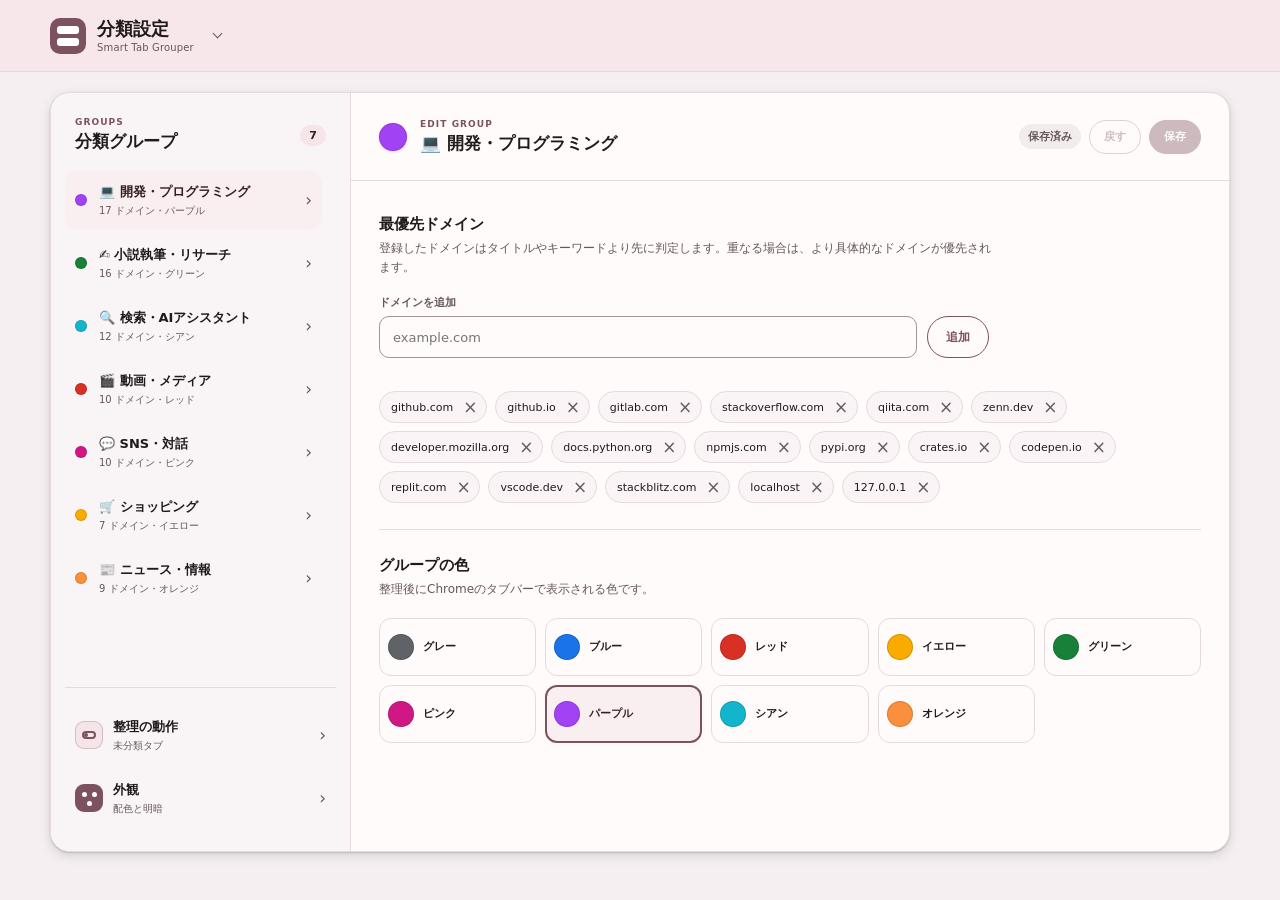
==== options/options.html @ 9d31fbb5 "fix: preserve legacy classification rules" ====
<!DOCTYPE html>
<html lang="ja">
<head>
  <meta charset="UTF-8">
  <meta name="viewport" content="width=device-width, initial-scale=1.0">
  <title>分類設定 — Smart Tab Grouper</title>
  <link rel="stylesheet" href="options.css">
</head>
<body>
  <header class="app-bar">
    <div class="workspace-picker">
      <h1>
        <button id="workspacePickerButton" class="workspace-picker-button" type="button" aria-haspopup="menu" aria-expanded="false">
          <span class="brand-mark" aria-hidden="true"><i></i><i></i></span>
          <span class="workspace-copy">
            <span id="workspaceTitle" class="workspace-title">分類設定</span>
            <span class="workspace-subtitle" aria-hidden="true">Smart Tab Grouper</span>
          </span>
          <span class="workspace-picker-chevron" aria-hidden="true"></span>
        </button>
      </h1>
      <div id="workspaceMenu" class="workspace-menu" role="menu" aria-label="作業画面を切り替え" hidden>
        <button id="settingsWorkspaceOption" type="button" role="menuitemradio" aria-checked="true">
          <span class="workspace-menu-check" aria-hidden="true">✓</span>
          <span>分類設定</span>
          <i id="settingsDirtyIndicator" class="dirty-indicator" aria-label="未保存の変更あり" hidden></i>
        </button>
        <button id="organizerWorkspaceOption" type="button" role="menuitemradio" aria-checked="false">
          <span class="workspace-menu-check" aria-hidden="true">✓</span>
          <span>タブグループ整理</span>
        </button>
      </div>
    </div>
    <span id="previewBadge" class="preview-badge" hidden>UIプレビュー</span>
  </header>

  <main id="settingsWorkspace" class="settings-layout">
    <aside class="category-panel" aria-labelledby="categoryHeading">
      <div class="panel-heading">
        <div>
          <p class="overline">GROUPS</p>
          <h2 id="categoryHeading">分類グループ</h2>
        </div>
        <span id="categoryCount" class="count-badge"></span>
      </div>
      <nav id="categoryList" class="category-list" aria-label="分類グループ一覧"></nav>

      <nav class="settings-nav" aria-label="その他の設定">
        <button id="behaviorNav" class="settings-nav-item" type="button" aria-current="false">
          <span class="behavior-mark" aria-hidden="true"><i></i></span>
          <span class="category-copy">
            <span class="category-name">整理の動作</span>
            <span class="category-meta">未分類タブ</span>
          </span>
          <span class="category-chevron" aria-hidden="true">›</span>
        </button>
        <button id="appearanceNav" class="settings-nav-item" type="button" aria-current="false">
          <span class="appearance-mark" aria-hidden="true"><i></i><i></i><i></i></span>
          <span class="category-copy">
            <span class="category-name">外観</span>
            <span class="category-meta">配色と明暗</span>
          </span>
          <span class="category-chevron" aria-hidden="true">›</span>
        </button>
      </nav>
    </aside>

    <section class="editor-panel" aria-labelledby="editorTitle">
      <header class="editor-header">
        <div class="editor-title-row">
          <span id="behaviorEditorIcon" class="behavior-editor-icon" aria-hidden="true" hidden>
            <i></i>
          </span>
          <span id="appearanceEditorIcon" class="appearance-editor-icon" aria-hidden="true" hidden>
            <i></i><i></i><i></i>
          </span>
          <span id="selectedColorDot" class="selected-color-dot" aria-hidden="true"></span>
          <div>
            <p id="editorOverline" class="overline">EDIT GROUP</p>
            <h2 id="editorTitle"></h2>
          </div>
        </div>
        <div class="editor-header-actions">
          <span id="saveState" class="save-state">保存済み</span>
          <button id="discardButton" class="button button-secondary button-compact" type="button" disabled>戻す</button>
          <button id="saveButton" class="button button-primary button-compact" type="button" disabled>保存</button>
        </div>
      </header>

      <div id="appearanceEditor" class="editor-content appearance-editor" hidden>
        <section class="setting-section" aria-labelledby="themeHeading">
          <div class="section-copy">
            <h3 id="themeHeading">カラーテーマ</h3>
            <p>テンプレートを選ぶか、基準色を1色だけ選んでください。背景・文字・ボタン・枠線は自動で決まります。</p>
          </div>

          <div id="themeOptions" class="theme-options" role="radiogroup" aria-labelledby="themeHeading"></div>
        </section>

        <section class="setting-section automatic-rules" aria-labelledby="automaticHeading">
          <div class="section-copy">
            <h3 id="automaticHeading">自動で調整されるもの</h3>
            <p>追加の選択は不要です。Chromeと同じように、状態に応じて見やすさを保ちます。</p>
          </div>
          <div class="automatic-rule-list">
            <div><span aria-hidden="true">◐</span><p><strong>明るさ</strong><small>システムのライト／ダークに追従</small></p></div>
            <div><span aria-hidden="true">Aa</span><p><strong>文字色</strong><small>背景とのコントラストを自動確保</small></p></div>
            <div><span aria-hidden="true">▱</span><p><strong>影と境界</strong><small>明るさに合わせて強さを自動調整</small></p></div>
          </div>
        </section>
      </div>

      <div id="behaviorEditor" class="editor-content behavior-editor" hidden>
        <section class="setting-section" aria-labelledby="unmatchedHeading">
          <div class="section-copy">
            <h3 id="unmatchedHeading">未分類タブ</h3>
            <p>どの分類グループにも一致しなかったタブの扱いです。既定では何も変更しません。</p>
          </div>

          <label class="toggle-setting-card" for="contentClassificationToggle">
            <span class="content-scan-mark" aria-hidden="true">Aa</span>
            <span class="toggle-setting-copy">
              <strong>未登録サイトも自動分類</strong>
              <small>ページの説明と見出しを端末内で判定します。オンにするとChromeがサイトアクセスを確認します。</small>
            </span>
            <input id="contentClassificationToggle" type="checkbox">
            <span class="switch-control" aria-hidden="true"><i></i></span>
          </label>
          <p id="contentClassificationAccessStatus" class="content-access-status" role="status" aria-live="polite"></p>

          <label class="toggle-setting-card" for="groupUnmatchedToggle">
            <span class="others-color-dot" aria-hidden="true"></span>
            <span class="toggle-setting-copy">
              <strong>Others</strong>
              <small>未分類タブをこのグループへまとめます。</small>
            </span>
            <input id="groupUnmatchedToggle" type="checkbox">
            <span class="switch-control" aria-hidden="true"><i></i></span>
          </label>
        </section>

        <div class="behavior-run-action">
          <span class="behavior-run-copy">
            <strong>対象ウィンドウで確認</strong>
            <small>実行前に、分類候補の件数をもう一度表示します。</small>
          </span>
          <button id="behaviorOrganizeButton" class="button button-primary" type="button">分類を実行</button>
        </div>
      </div>

      <div id="groupEditor" class="editor-content">
        <section class="setting-section" aria-labelledby="domainHeading">
          <div class="section-copy">
            <h3 id="domainHeading">最優先ドメイン</h3>
            <p>登録したドメインはタイトルやキーワードより先に判定します。重なる場合は、より具体的なドメインが優先されます。</p>
          </div>

          <div class="domain-entry">
            <label class="domain-input-wrap" for="domainInput">
              <span>ドメインを追加</span>
              <input id="domainInput" type="text" inputmode="url" autocomplete="off" spellcheck="false" placeholder="example.com">
            </label>
            <button id="addDomainButton" class="add-domain-button" type="button">追加</button>
          </div>
          <p id="domainFeedback" class="domain-feedback" role="status" aria-live="polite"></p>

          <div id="domainList" class="domain-list" aria-label="登録済みの最優先ドメイン"></div>
          <p id="emptyDomains" class="empty-domains" hidden>登録済みドメインはありません。</p>
        </section>

        <section class="setting-section color-section" aria-labelledby="colorHeading">
          <div class="section-copy">
            <h3 id="colorHeading">グループの色</h3>
            <p>整理後にChromeのタブバーで表示される色です。</p>
          </div>
          <div id="colorOptions" class="color-options" role="radiogroup" aria-labelledby="colorHeading"></div>
        </section>
      </div>

      <p id="changeSummary" class="visually-hidden" role="status" aria-live="polite">変更はありません</p>
    </section>
  </main>

  <main id="organizerWorkspace" class="organizer-layout" hidden>
    <aside class="organizer-groups-panel" aria-labelledby="organizerGroupsHeading">
      <div class="panel-heading organizer-panel-heading">
        <div>
          <p class="overline">TARGET WINDOW</p>
          <h2 id="organizerGroupsHeading">タブグループ</h2>
        </div>
        <button id="refreshGroupsButton" class="refresh-groups-button" type="button">更新</button>
      </div>
      <p id="organizerWindowSummary" class="organizer-window-summary">現在の状態を確認しています…</p>
      <nav id="currentGroupList" class="current-group-list" aria-label="現在のタブグループ"></nav>
      <p id="emptyGroups" class="organizer-empty" hidden>このウィンドウにタブグループはありません。</p>
    </aside>

    <section class="group-inspector" aria-labelledby="inspectorTitle">
      <header class="editor-header organizer-header">
        <div class="editor-title-row">
          <span id="inspectorColorDot" class="selected-color-dot" aria-hidden="true" hidden></span>
          <div>
            <p id="inspectorOverline" class="overline">TAB GROUP</p>
            <h2 id="inspectorTitle">タブグループを選択</h2>
          </div>
        </div>
        <div class="organizer-header-actions">
          <span id="organizerStatus" class="organizer-status" role="status" aria-live="polite"></span>
          <button id="organizeWindowButton" class="button button-primary button-compact" type="button">未グループを分類</button>
        </div>
      </header>

      <div class="group-inspector-content">
        <div id="groupInspectorEmpty" class="inspector-empty-state">
          <span aria-hidden="true">▱</span>
          <h3>タブグループを選択</h3>
          <p>左の一覧から、内容を確認するグループを選んでください。</p>
        </div>

        <div id="selectedGroupContent" hidden>
          <div class="group-facts" aria-label="選択したグループの状態">
            <div><span id="selectedGroupTabLabel">タブ</span><strong id="selectedGroupTabCount">0</strong></div>
            <div><span id="selectedGroupStateLabel">表示</span><strong id="selectedGroupCollapsed">展開</strong></div>
            <div><span id="selectedGroupColorLabel">色</span><strong id="selectedGroupColor">グレー</strong></div>
          </div>
          <div id="groupEditAction" class="group-action-row">
            <div>
              <strong>グループの表示</strong>
              <span>名前・色・折りたたみ状態を変更します。</span>
            </div>
            <button id="editGroupButton" class="button button-secondary" type="button">編集</button>
          </div>
          <div id="groupReorganizeAction" class="group-action-row group-reorganize-action">
            <div>
              <strong>このグループを再構成</strong>
              <span>現在の分類設定で、別分類が明確なタブだけを外へ分けます。</span>
            </div>
            <button id="reorganizeGroupButton" class="button button-secondary" type="button">変更を確認</button>
          </div>
          <section class="group-tabs-section" aria-labelledby="groupTabsHeading">
            <div class="section-copy">
              <h3 id="groupTabsHeading">グループ内のタブ</h3>
              <p id="groupTabsDescription">現在の並び順です。この画面ではまだ変更しません。</p>
            </div>
            <div id="selectedGroupTabs" class="selected-group-tabs"></div>
          </section>
        </div>
      </div>

      <p id="organizerUndoHint" class="organizer-undo-hint" aria-keyshortcuts="Control+Z Meta+Z" hidden><kbd data-undo-modifier>Ctrl</kbd><span>+</span><kbd>Z</kbd> で元に戻せます</p>
    </section>
  </main>

  <dialog id="organizeDialog" class="organize-dialog" aria-labelledby="organizeDialogTitle" aria-describedby="organizeDialogDescription">
    <div class="dialog-copy">
      <p id="organizeDialogOverline" class="overline">UNGROUPED TABS</p>
      <h2 id="organizeDialogTitle">本当に整理しますか？</h2>
      <p id="organizeDialogDescription">対象を確認しています。</p>
    </div>
    <div class="dialog-actions">
      <button id="cancelOrganizeButton" class="button button-secondary" type="button">キャンセル</button>
      <button id="confirmOrganizeButton" class="button button-primary" type="button">整理</button>
    </div>
  </dialog>

  <dialog id="groupEditDialog" class="organize-dialog group-edit-dialog" aria-labelledby="groupEditDialogTitle">
    <div class="dialog-copy">
      <p class="overline">TAB GROUP</p>
      <h2 id="groupEditDialogTitle">グループを編集</h2>
    </div>
    <div class="group-edit-form">
      <label class="group-edit-name" for="groupEditNameInput">
        <span>名前</span>
        <input id="groupEditNameInput" type="text" maxlength="80" autocomplete="off" spellcheck="false">
      </label>
      <fieldset class="group-edit-colors">
        <legend>色</legend>
        <div id="groupEditColorOptions" class="group-edit-color-options" role="radiogroup" aria-label="グループの色"></div>
      </fieldset>
      <label class="group-edit-collapse" for="groupEditCollapsedToggle">
        <span class="toggle-setting-copy">
          <strong>折りたたむ</strong>
          <small>保存後、Chromeのタブバーでタブを隠します。</small>
        </span>
        <input id="groupEditCollapsedToggle" type="checkbox">
        <span class="switch-control" aria-hidden="true"><i></i></span>
      </label>
      <p id="groupEditStatus" class="group-edit-status" role="status" aria-live="polite"></p>
    </div>
    <div class="dialog-actions">
      <button id="cancelGroupEditButton" class="button button-secondary" type="button">キャンセル</button>
      <button id="saveGroupEditButton" class="button button-primary" type="button" disabled>保存</button>
    </div>
  </dialog>

  <div id="toast" class="toast" role="status" aria-live="polite" hidden></div>
  <script src="../utils/theme.js"></script>
  <script src="../utils/keyboard_shortcuts.js"></script>
  <script src="../utils/settings_storage.js"></script>
  <script src="../utils/settings_concurrency.js"></script>
  <script src="../utils/action_reconciliation.js"></script>
  <script type="module" src="options.js"></script>
</body>
</html>
---- options/options.css ----
:root {
  color-scheme: light dark;
  font-family: system-ui, -apple-system, "Segoe UI", sans-serif;
  --surface: #fdfcfc;
  --surface-container: #f5eff2;
  --surface-elevated: #fffbfa;
  --header: #f7e7ea;
  --on-surface: #201a1b;
  --on-surface-secondary: #66575a;
  --primary: #7d5260;
  --on-primary: #ffffff;
  --tonal-container: #f5e5e8;
  --on-tonal-container: #342024;
  --outline: #a39497;
  --outline-soft: #e7dadd;
  --error: #ba1a1a;
  --shadow: #000000;
  --elevation-3: 0 1px 2px rgb(0 0 0 / 16%), 0 4px 12px rgb(0 0 0 / 12%);
}

* {
  box-sizing: border-box;
}

[hidden] {
  display: none !important;
}

.visually-hidden {
  width: 1px;
  height: 1px;
  padding: 0;
  overflow: hidden;
  position: absolute;
  border: 0;
  clip: rect(0 0 0 0);
  clip-path: inset(50%);
  white-space: nowrap;
}

body {
  min-width: 0;
  min-height: 100vh;
  margin: 0;
  background: var(--surface-container);
  color: var(--on-surface);
}

button,
input {
  font: inherit;
}

button {
  color: inherit;
}

h1,
h2,
h3,
p {
  margin: 0;
}

.app-bar {
  height: 72px;
  padding: 0 max(28px, calc((100vw - 1180px) / 2));
  display: flex;
  align-items: center;
  justify-content: space-between;
  border-bottom: 1px solid rgb(32 26 27 / 8%);
  background: var(--header);
}

.workspace-picker {
  position: relative;
  z-index: 20;
}

.workspace-picker h1 {
  margin: 0;
}

.workspace-picker-button {
  min-height: 56px;
  margin-left: -8px;
  padding: 6px 10px 6px 8px;
  display: flex;
  align-items: center;
  gap: 11px;
  border: 0;
  border-radius: 14px;
  background: transparent;
  cursor: pointer;
}

.workspace-picker-button:hover,
.workspace-picker-button[aria-expanded="true"] {
  background: var(--sys-state-hover-on-subtle, rgb(32 26 27 / 6%));
}

.workspace-picker-button:focus-visible {
  outline: 2px solid var(--primary);
  outline-offset: 2px;
}

.workspace-title {
  font-size: 18px;
  font-weight: 600;
  line-height: 1.35;
}

.workspace-copy {
  min-width: 0;
  display: grid;
  gap: 1px;
  text-align: left;
}

.workspace-subtitle {
  color: var(--on-surface-secondary);
  font-size: 10px;
  font-weight: 450;
  letter-spacing: 0.015em;
  line-height: 1.25;
}

.workspace-picker-chevron {
  width: 24px;
  height: 24px;
  margin-left: 1px;
  display: grid;
  place-items: center;
  border-radius: 8px;
  color: var(--on-surface-secondary);
  transition: background-color 100ms ease;
}

.workspace-picker-chevron::before {
  content: "";
  width: 6px;
  height: 6px;
  border-right: 1.5px solid currentColor;
  border-bottom: 1.5px solid currentColor;
  transform: translateY(-2px) rotate(45deg);
  transition: transform 120ms ease;
}

.workspace-picker-button:hover .workspace-picker-chevron {
  background: color-mix(in srgb, var(--on-surface) 6%, transparent);
}

.workspace-picker-button[aria-expanded="true"] .workspace-picker-chevron::before {
  transform: translateY(2px) rotate(225deg);
}

.brand-mark {
  width: 36px;
  height: 36px;
  padding: 8px 7px;
  display: grid;
  gap: 4px;
  border-radius: 10px;
  background: var(--primary);
}

.brand-mark i {
  display: block;
  border-radius: 3px;
  background: var(--on-primary);
}

.workspace-menu {
  width: 252px;
  padding: 6px;
  position: absolute;
  top: 60px;
  left: 0;
  border: 1px solid var(--outline-soft);
  border-radius: 14px;
  background: var(--surface-elevated);
  box-shadow: var(--elevation-3);
}

.workspace-menu button {
  width: 100%;
  min-height: 44px;
  padding: 0 12px;
  display: grid;
  grid-template-columns: 18px minmax(0, 1fr) auto;
  align-items: center;
  gap: 8px;
  border: 0;
  border-radius: 10px;
  background: transparent;
  text-align: left;
  cursor: pointer;
}

.workspace-menu button:hover,
.workspace-menu button:focus-visible {
  background: var(--sys-state-hover-on-subtle, rgb(32 26 27 / 6%));
  outline: none;
}

.workspace-menu button[aria-checked="true"] {
  background: color-mix(in srgb, var(--tonal-container) 58%, var(--surface-elevated));
  color: var(--on-tonal-container);
}

.workspace-menu-check {
  color: var(--primary);
  font-weight: 700;
  opacity: 0;
}

.workspace-menu button[aria-checked="true"] .workspace-menu-check {
  opacity: 1;
}

.dirty-indicator {
  width: 7px;
  height: 7px;
  border-radius: 50%;
  background: var(--primary);
}

.preview-badge,
.count-badge,
.save-state {
  border-radius: 999px;
  font-size: 11px;
  font-weight: 600;
}

.preview-badge {
  padding: 6px 10px;
  background: var(--tonal-container);
  color: var(--on-tonal-container);
}

.settings-layout,
.organizer-layout {
  width: min(1180px, calc(100% - 56px));
  height: min(760px, calc(100vh - 112px));
  min-height: 560px;
  margin: 20px auto;
  display: grid;
  grid-template-columns: 300px minmax(0, 1fr);
  overflow: hidden;
  border: 1px solid var(--outline-soft);
  border-radius: 20px;
  background: var(--surface-elevated);
  box-shadow: var(--elevation-3);
}

.organizer-layout {
  grid-template-columns: 320px minmax(0, 1fr);
}

.category-panel {
  padding: 24px 14px;
  min-height: 0;
  display: flex;
  flex-direction: column;
  overflow: hidden;
  border-right: 1px solid var(--outline-soft);
  background: color-mix(in srgb, var(--surface-container) 58%, var(--surface-elevated));
}

.organizer-groups-panel {
  padding: 24px 14px;
  min-height: 0;
  display: flex;
  flex-direction: column;
  overflow: hidden;
  border-right: 1px solid var(--outline-soft);
  background: color-mix(in srgb, var(--surface-container) 58%, var(--surface-elevated));
}

.organizer-panel-heading {
  padding-bottom: 10px;
}

.refresh-groups-button {
  min-height: 30px;
  padding: 0 10px;
  border: 1px solid var(--outline);
  border-radius: 15px;
  background: transparent;
  color: var(--primary);
  font-size: 11px;
  cursor: pointer;
}

.refresh-groups-button:hover:not(:disabled) {
  background: var(--sys-state-hover-on-subtle, rgb(32 26 27 / 6%));
}

.refresh-groups-button:focus-visible {
  outline: 2px solid var(--primary);
  outline-offset: 2px;
}

.refresh-groups-button:disabled {
  opacity: 0.5;
}

.organizer-window-summary {
  min-height: 31px;
  margin: 0 10px 8px;
  color: var(--on-surface-secondary);
  font-size: 11px;
  line-height: 1.45;
}

.current-group-list {
  min-height: 0;
  padding-right: 4px;
  display: grid;
  gap: 5px;
  align-content: start;
  flex: 1;
  overflow-y: auto;
  scrollbar-gutter: stable;
  scrollbar-color: color-mix(in srgb, var(--outline) 56%, transparent) transparent;
  scrollbar-width: thin;
}

.current-group-item {
  width: 100%;
  min-height: 62px;
  padding: 8px 10px;
  display: grid;
  grid-template-columns: 14px minmax(0, 1fr) auto;
  align-items: center;
  gap: 10px;
  border: 0;
  border-radius: 12px;
  background: transparent;
  text-align: left;
  cursor: pointer;
}

.current-group-item:hover {
  background: var(--sys-state-hover-on-subtle, rgb(32 26 27 / 6%));
}

.current-group-item[aria-current="true"] {
  background: color-mix(in srgb, var(--tonal-container) 58%, var(--surface-elevated));
  color: var(--on-tonal-container);
}

.current-group-item:focus-visible {
  outline: 2px solid var(--primary);
  outline-offset: -2px;
}

.organizer-empty {
  margin: 22px 12px;
  color: var(--on-surface-secondary);
  font-size: 12px;
  line-height: 1.6;
}

.settings-nav {
  margin-top: 18px;
  padding-top: 18px;
  display: grid;
  gap: 5px;
  border-top: 1px solid var(--outline-soft);
}

.settings-nav-item {
  width: 100%;
  min-height: 58px;
  padding: 8px 10px;
  display: grid;
  grid-template-columns: 28px minmax(0, 1fr) auto;
  align-items: center;
  gap: 10px;
  border: 0;
  border-radius: 12px;
  background: transparent;
  text-align: left;
  cursor: pointer;
}

.settings-nav-item:hover {
  background: var(--sys-state-hover-on-subtle, rgb(32 26 27 / 6%));
}

.settings-nav-item[aria-current="true"] {
  background: color-mix(in srgb, var(--tonal-container) 58%, var(--surface-elevated));
  color: var(--on-tonal-container);
}

.appearance-mark,
.appearance-editor-icon,
.behavior-mark,
.behavior-editor-icon {
  display: grid;
  place-items: center;
  position: relative;
  border-radius: 9px;
  background: var(--primary);
}

.appearance-mark {
  width: 28px;
  height: 28px;
}

.behavior-mark,
.behavior-editor-icon {
  width: 28px;
  height: 28px;
  background: var(--tonal-container);
  box-shadow: inset 0 0 0 1px color-mix(in srgb, var(--primary) 28%, transparent);
}

.behavior-mark i,
.behavior-editor-icon i {
  width: 14px;
  height: 8px;
  border: 2px solid var(--primary);
  border-radius: 6px;
}

.behavior-mark i::after,
.behavior-editor-icon i::after {
  content: "";
  width: 4px;
  height: 4px;
  position: absolute;
  top: 12px;
  left: 9px;
  border-radius: 50%;
  background: var(--primary);
}

.appearance-mark i,
.appearance-editor-icon i {
  width: 5px;
  height: 5px;
  position: absolute;
  border-radius: 50%;
  background: var(--on-primary);
}

.appearance-mark i:nth-child(1),
.appearance-editor-icon i:nth-child(1) { transform: translate(-5px, -4px); }

.appearance-mark i:nth-child(2),
.appearance-editor-icon i:nth-child(2) { transform: translate(5px, -4px); }

.appearance-mark i:nth-child(3),
.appearance-editor-icon i:nth-child(3) { transform: translate(0, 5px); }

.panel-heading,
.editor-header {
  display: flex;
  align-items: center;
  justify-content: space-between;
}

.panel-heading {
  padding: 0 10px 18px;
}

.overline {
  margin-bottom: 3px;
  color: var(--primary);
  font-size: 9px;
  font-weight: 700;
  letter-spacing: 0.12em;
}

.panel-heading h2,
.editor-header h2 {
  font-size: 17px;
  font-weight: 600;
}

.count-badge {
  min-width: 26px;
  padding: 4px 7px;
  background: var(--tonal-container);
  color: var(--on-tonal-container);
  text-align: center;
}

.category-list {
  min-height: 0;
  padding-right: 4px;
  display: grid;
  gap: 5px;
  align-content: start;
  flex: 1;
  overflow-y: auto;
  overscroll-behavior: contain;
  scrollbar-gutter: stable;
  scrollbar-color: color-mix(in srgb, var(--outline) 56%, transparent) transparent;
  scrollbar-width: thin;
}

.category-list::-webkit-scrollbar {
  width: 8px;
}

.category-list::-webkit-scrollbar-track {
  background: transparent;
}

.category-list::-webkit-scrollbar-thumb {
  border: 2px solid transparent;
  border-radius: 999px;
  background: color-mix(in srgb, var(--outline) 56%, transparent);
  background-clip: padding-box;
}

.category-item {
  width: 100%;
  min-height: 58px;
  padding: 8px 10px;
  display: grid;
  grid-template-columns: 14px minmax(0, 1fr) auto;
  align-items: center;
  gap: 10px;
  border: 0;
  border-radius: 12px;
  background: transparent;
  text-align: left;
  cursor: pointer;
}

.category-item:hover {
  background: var(--sys-state-hover-on-subtle, rgb(32 26 27 / 6%));
}

.category-item[aria-current="true"] {
  background: color-mix(in srgb, var(--tonal-container) 58%, var(--surface-elevated));
  color: var(--on-tonal-container);
}

.category-dot,
.selected-color-dot {
  display: block;
  border-radius: 50%;
  background: var(--group-color);
}

.category-dot {
  width: 12px;
  height: 12px;
  box-shadow: inset 0 0 0 1px rgb(0 0 0 / 12%);
}

.category-copy {
  min-width: 0;
  display: grid;
  gap: 3px;
}

.category-name {
  overflow: hidden;
  font-size: 13px;
  font-weight: 600;
  text-overflow: ellipsis;
  white-space: nowrap;
}

.category-meta {
  color: var(--on-surface-secondary);
  font-size: 10px;
}

.category-item[aria-current="true"] .category-meta {
  color: color-mix(in srgb, var(--on-tonal-container) 72%, transparent);
}

.category-chevron {
  color: var(--on-surface-secondary);
  font-size: 17px;
}

.editor-panel {
  min-width: 0;
  min-height: 0;
  display: flex;
  flex-direction: column;
  overflow: hidden;
}

.group-inspector {
  min-width: 0;
  min-height: 0;
  position: relative;
  display: flex;
  flex-direction: column;
  overflow: hidden;
}

.organizer-header-actions {
  display: flex;
  align-items: center;
  justify-content: flex-end;
  gap: 12px;
}

.organizer-status {
  max-width: 260px;
  color: var(--on-surface-secondary);
  font-size: 11px;
  line-height: 1.35;
  text-align: right;
}

.organizer-status.is-error {
  color: var(--error);
}

.group-inspector-content {
  min-height: 0;
  padding: 28px;
  flex: 1;
  overflow-y: auto;
}

.inspector-empty-state {
  min-height: 100%;
  display: grid;
  place-content: center;
  justify-items: center;
  gap: 8px;
  color: var(--on-surface-secondary);
  text-align: center;
}

.inspector-empty-state > span {
  width: 44px;
  height: 44px;
  display: grid;
  place-items: center;
  border-radius: 14px;
  background: var(--tonal-container);
  color: var(--on-tonal-container);
  font-size: 20px;
}

.inspector-empty-state h3 {
  margin-top: 4px;
  color: var(--on-surface);
  font-size: 15px;
}

.inspector-empty-state p {
  font-size: 12px;
}

.group-facts {
  display: grid;
  grid-template-columns: repeat(3, minmax(0, 1fr));
  gap: 10px;
}

.group-facts > div {
  min-height: 76px;
  padding: 14px 16px;
  display: grid;
  align-content: center;
  gap: 5px;
  border: 1px solid var(--outline-soft);
  border-radius: 14px;
  background: color-mix(in srgb, var(--surface-container) 45%, var(--surface-elevated));
}

.group-facts span {
  color: var(--on-surface-secondary);
  font-size: 10px;
}

.group-facts strong {
  font-size: 14px;
  font-weight: 600;
}

.group-tabs-section {
  margin-top: 26px;
}

.selected-group-tabs {
  margin-top: 16px;
  display: grid;
  border: 1px solid var(--outline-soft);
  border-radius: 14px;
  overflow: hidden;
}

.selected-group-tab {
  min-height: 58px;
  padding: 9px 14px;
  display: grid;
  grid-template-columns: 26px minmax(0, 1fr);
  align-items: center;
  gap: 10px;
}

.selected-group-tab + .selected-group-tab {
  border-top: 1px solid var(--outline-soft);
}

.selected-group-tab-index {
  width: 24px;
  height: 24px;
  display: grid;
  place-items: center;
  border-radius: 8px;
  background: var(--tonal-container);
  color: var(--on-tonal-container);
  font-size: 10px;
  font-weight: 700;
}

.selected-group-tab-copy {
  min-width: 0;
  display: grid;
  gap: 3px;
}

.selected-group-tab-copy strong,
.selected-group-tab-copy small {
  overflow: hidden;
  text-overflow: ellipsis;
  white-space: nowrap;
}

.selected-group-tab-copy strong {
  font-size: 12px;
  font-weight: 600;
}

.selected-group-tab-copy small {
  color: var(--on-surface-secondary);
  font-size: 10px;
}

.group-action-row {
  margin-top: 24px;
  padding: 20px 2px 2px;
  display: flex;
  align-items: center;
  justify-content: space-between;
  gap: 24px;
  border-top: 1px solid var(--outline-soft);
}

.group-action-row + .group-action-row {
  margin-top: 16px;
}

.group-action-row > div {
  min-width: 0;
  display: grid;
  gap: 4px;
}

.group-action-row strong {
  font-size: 13px;
  font-weight: 600;
}

.group-action-row span {
  color: var(--on-surface-secondary);
  font-size: 11px;
  line-height: 1.5;
}

.group-action-row .button {
  flex: 0 0 auto;
}

.organizer-undo-hint {
  padding: 10px 18px 14px;
  display: flex;
  align-items: center;
  justify-content: center;
  gap: 3px;
  color: var(--on-surface-secondary);
  font-size: 10px;
}

.organizer-undo-hint kbd {
  min-width: 22px;
  padding: 1px 4px;
  border: 1px solid var(--outline);
  border-radius: 5px;
  background: var(--surface-container);
  color: var(--on-surface);
  font: inherit;
  text-align: center;
}

.editor-header {
  min-height: 88px;
  padding: 20px 28px;
  border-bottom: 1px solid var(--outline-soft);
}

.editor-header-actions {
  display: flex;
  align-items: center;
  gap: 8px;
}

.editor-title-row {
  display: flex;
  align-items: center;
  gap: 13px;
}

.appearance-editor-icon {
  width: 28px;
  height: 28px;
  box-shadow: 0 1px 3px rgb(0 0 0 / 14%);
}

.selected-color-dot {
  width: 28px;
  height: 28px;
  box-shadow: inset 0 0 0 1px rgb(0 0 0 / 12%), 0 1px 3px rgb(0 0 0 / 14%);
}

.save-state {
  padding: 5px 9px;
  background: color-mix(in srgb, var(--on-surface) 6%, transparent);
  color: var(--on-surface-secondary);
}

.save-state.is-dirty {
  background: var(--tonal-container);
  color: var(--on-tonal-container);
}

.editor-content {
  min-height: 0;
  padding: 8px 28px 24px;
  flex: 1;
  overflow-y: auto;
}

.appearance-editor {
  max-width: 100%;
}

.behavior-editor:not([hidden]) {
  display: flex;
  flex-direction: column;
}

.behavior-run-action {
  max-width: 650px;
  width: 100%;
  margin-top: auto;
  margin-left: auto;
  padding-top: 24px;
  display: flex;
  align-items: center;
  justify-content: flex-end;
  gap: 18px;
}

.behavior-run-copy {
  min-width: 0;
  display: grid;
  gap: 3px;
  text-align: right;
}

.behavior-run-copy strong {
  font-size: 12px;
}

.behavior-run-copy small {
  color: var(--on-surface-secondary);
  font-size: 10px;
  line-height: 1.45;
}

.setting-section {
  padding: 26px 0;
  border-bottom: 1px solid var(--outline-soft);
}

.setting-section:last-child {
  border-bottom: 0;
}

.section-copy h3 {
  font-size: 15px;
  font-weight: 600;
}

.section-copy p {
  max-width: 620px;
  margin-top: 5px;
  color: var(--on-surface-secondary);
  font-size: 12px;
  line-height: 1.6;
}

.theme-options {
  margin-top: 18px;
  display: grid;
  grid-template-columns: repeat(3, minmax(150px, 1fr));
  gap: 12px;
}

.theme-option {
  height: 132px;
  min-width: 0;
  padding: 10px;
  position: relative;
  border: 1px solid var(--outline-soft);
  border-radius: 14px;
  background: color-mix(in srgb, var(--surface-elevated) 92%, var(--surface-container));
}

.theme-option:hover {
  border-color: var(--outline);
  box-shadow: 0 2px 8px rgb(0 0 0 / 8%);
}

.theme-option.is-selected {
  padding: 9px;
  border: 2px solid var(--primary);
  background: color-mix(in srgb, var(--tonal-container) 58%, var(--surface-elevated));
  color: var(--on-tonal-container);
}

.theme-option > input {
  position: absolute;
  opacity: 0;
  pointer-events: none;
}

.theme-option-select {
  display: block;
  cursor: pointer;
}

.theme-preview-pair {
  height: 66px;
  display: grid;
  grid-template-columns: 1fr 1fr;
  gap: 5px;
}

.theme-mini {
  min-width: 0;
  overflow: hidden;
  position: relative;
  border: 1px solid rgb(0 0 0 / 8%);
  border-radius: 8px;
  background: var(--mini-surface);
}

.theme-mini::before,
.theme-mini::after {
  content: "";
  position: absolute;
  inset-inline: 0;
}

.theme-mini::before {
  height: 20px;
  top: 0;
  background: var(--mini-header);
}

.theme-mini::after {
  height: 13px;
  top: 14px;
  border-radius: 5px 5px 0 0;
  background: var(--mini-container);
}

.theme-mini-tab,
.theme-mini-card,
.theme-mini-button {
  position: absolute;
  z-index: 1;
  display: block;
}

.theme-mini-tab {
  width: 24px;
  height: 8px;
  right: 5px;
  top: 4px;
  border-radius: 5px 5px 2px 2px;
  background: var(--mini-surface);
}

.theme-mini-card {
  inset: 33px 6px 7px;
  border-radius: 5px;
  background: var(--mini-surface);
  box-shadow: 0 1px 3px rgb(0 0 0 / 15%);
}

.theme-mini-button {
  width: 18px;
  height: 6px;
  right: 10px;
  bottom: 11px;
  border-radius: 4px;
  background: var(--mini-primary);
}

.theme-option-copy {
  min-width: 0;
  margin-top: 9px;
  padding-right: 22px;
  display: grid;
  gap: 2px;
}

.theme-option-copy strong {
  font-size: 12px;
  font-weight: 650;
}

.theme-option-copy small {
  overflow: hidden;
  color: var(--on-surface-secondary);
  font-size: 10px;
  text-overflow: ellipsis;
  white-space: nowrap;
}

.theme-option.is-selected .theme-option-copy small {
  color: color-mix(in srgb, var(--on-tonal-container) 72%, transparent);
}

.theme-check {
  width: 19px;
  height: 19px;
  display: none;
  place-items: center;
  position: absolute;
  right: 10px;
  bottom: 11px;
  border-radius: 50%;
  background: var(--primary);
  color: var(--on-primary);
  font-size: 11px;
  font-weight: 700;
}

.theme-option.is-selected .theme-check {
  display: grid;
}

.custom-inline-controls {
  height: 28px;
  display: none;
  align-items: center;
  gap: 6px;
  position: absolute;
  right: 8px;
  bottom: 7px;
  left: 8px;
  z-index: 2;
}

.theme-option[data-theme-option="custom"].is-selected .theme-option-copy,
.theme-option[data-theme-option="custom"].is-selected .theme-check {
  display: none;
}

.theme-option[data-theme-option="custom"].is-selected .custom-inline-controls {
  display: flex;
}

.custom-inline-controls > span {
  margin-right: auto;
  color: var(--on-tonal-container);
  font-size: 11px;
  font-weight: 650;
}

.custom-inline-controls input[type="color"] {
  width: 26px;
  height: 26px;
  padding: 0;
  overflow: hidden;
  border: 1px solid color-mix(in srgb, var(--on-tonal-container) 24%, transparent);
  border-radius: 50%;
  background: var(--surface-elevated);
  cursor: pointer;
}

.custom-inline-controls input[type="color"]::-webkit-color-swatch-wrapper { padding: 0; }
.custom-inline-controls input[type="color"]::-webkit-color-swatch { border: 0; border-radius: 50%; }

.custom-seed-code {
  width: 76px;
  height: 27px;
  padding: 0 7px;
  border: 1px solid color-mix(in srgb, var(--on-tonal-container) 38%, transparent);
  border-radius: 7px;
  outline: 0;
  background: var(--surface-elevated);
  color: var(--on-surface);
  font-family: ui-monospace, "Cascadia Mono", monospace;
  font-size: 10px;
  font-weight: 600;
  text-transform: uppercase;
}

.custom-seed-code:focus {
  border: 2px solid var(--primary);
  padding-inline: 6px;
}

.custom-seed-code[aria-invalid="true"] {
  border-color: var(--error);
}

.automatic-rule-list {
  margin-top: 16px;
  display: grid;
  grid-template-columns: repeat(3, 1fr);
  gap: 10px;
}

.automatic-rule-list > div {
  min-width: 0;
  min-height: 66px;
  padding: 12px;
  display: flex;
  align-items: center;
  gap: 10px;
  border: 1px solid var(--outline-soft);
  border-radius: 12px;
}

.automatic-rule-list > div > span {
  min-width: 28px;
  height: 28px;
  display: grid;
  place-items: center;
  border-radius: 8px;
  background: var(--tonal-container);
  color: var(--on-tonal-container);
  font-size: 11px;
  font-weight: 700;
}

.automatic-rule-list p {
  min-width: 0;
  display: grid;
  gap: 3px;
}

.automatic-rule-list strong {
  font-size: 11px;
}

.automatic-rule-list small {
  color: var(--on-surface-secondary);
  font-size: 9px;
  line-height: 1.35;
}

.toggle-setting-card {
  max-width: 650px;
  min-height: 78px;
  margin-top: 20px;
  padding: 15px 16px;
  display: flex;
  align-items: center;
  gap: 18px;
  border: 1px solid var(--outline-soft);
  border-radius: 14px;
  cursor: pointer;
}

.toggle-setting-card:hover {
  background: var(--sys-state-hover-on-subtle, rgb(32 26 27 / 5%));
}

.toggle-setting-copy {
  min-width: 0;
  margin-right: auto;
  display: grid;
  gap: 4px;
}

.toggle-setting-copy strong {
  font-size: 13px;
}

.toggle-setting-copy small {
  color: var(--on-surface-secondary);
  font-size: 10px;
  line-height: 1.45;
}

.toggle-setting-card > input {
  position: absolute;
  opacity: 0;
  pointer-events: none;
}

.others-color-dot {
  width: 18px;
  height: 18px;
  flex: 0 0 auto;
  border-radius: 50%;
  background: #5f6368;
  box-shadow: inset 0 0 0 1px rgb(0 0 0 / 14%);
}

.content-scan-mark {
  width: 30px;
  height: 30px;
  flex: 0 0 auto;
  display: grid;
  place-items: center;
  border: 1px solid color-mix(in srgb, var(--primary) 30%, var(--outline-soft));
  border-radius: 9px;
  background: var(--tonal-container);
  color: var(--on-tonal-container);
  font-size: 10px;
  font-weight: 800;
  letter-spacing: -0.02em;
  box-shadow: inset 0 1px 0 rgb(255 255 255 / 26%);
}

.switch-control {
  width: 42px;
  height: 24px;
  padding: 3px;
  flex: 0 0 auto;
  border: 1px solid var(--outline);
  border-radius: 12px;
  background: color-mix(in srgb, var(--on-surface) 7%, var(--surface-elevated));
  transition: background-color 120ms ease, border-color 120ms ease;
}

.switch-control i {
  width: 16px;
  height: 16px;
  display: block;
  border-radius: 50%;
  background: var(--on-surface-secondary);
  transition: transform 120ms ease, background-color 120ms ease;
}

.toggle-setting-card > input:checked + .switch-control {
  border-color: var(--primary);
  background: var(--primary);
}

.toggle-setting-card > input:checked + .switch-control i {
  background: var(--on-primary);
  transform: translateX(18px);
}

.toggle-setting-card.is-pending {
  cursor: wait;
  opacity: 0.72;
}

.content-access-status {
  min-height: 18px;
  max-width: 650px;
  margin: 7px 16px -8px 64px;
  color: var(--on-surface-secondary);
  font-size: 10px;
  line-height: 1.45;
}

.content-access-status[data-state="warning"] {
  color: var(--error);
}

.content-access-status[data-state="ready"] {
  color: var(--primary);
}

.domain-entry {
  max-width: 610px;
  margin-top: 18px;
  display: grid;
  grid-template-columns: minmax(0, 1fr) auto;
  align-items: end;
  gap: 10px;
}

.domain-input-wrap {
  display: grid;
  gap: 6px;
}

.domain-input-wrap span {
  color: var(--on-surface-secondary);
  font-size: 11px;
  font-weight: 600;
}

.domain-input-wrap input {
  width: 100%;
  height: 42px;
  padding: 0 13px;
  border: 1px solid var(--outline);
  border-radius: 10px;
  outline: 0;
  background: var(--surface-elevated);
  color: var(--on-surface);
  font-size: 13px;
}

.domain-input-wrap input:focus {
  border: 2px solid var(--primary);
  padding-inline: 12px;
}

.add-domain-button {
  height: 42px;
  padding: 0 18px;
  border: 1px solid var(--primary);
  border-radius: 21px;
  background: transparent;
  color: var(--primary);
  font-size: 12px;
  font-weight: 600;
  cursor: pointer;
}

.add-domain-button:hover {
  background: rgb(32 26 27 / 6%);
}

.domain-feedback {
  min-height: 18px;
  margin-top: 6px;
  color: var(--error);
  font-size: 11px;
}

.domain-feedback.is-success {
  color: var(--primary);
}

.domain-list {
  margin-top: 9px;
  display: flex;
  flex-wrap: wrap;
  gap: 8px;
}

.domain-chip {
  min-height: 32px;
  padding: 0 5px 0 11px;
  display: inline-flex;
  align-items: center;
  gap: 4px;
  border: 1px solid var(--outline-soft);
  border-radius: 16px;
  background: color-mix(in srgb, var(--surface-container) 55%, var(--surface-elevated));
  color: var(--on-surface);
  font-size: 11px;
}

.remove-domain {
  width: 24px;
  height: 24px;
  display: grid;
  place-items: center;
  border: 0;
  border-radius: 50%;
  background: transparent;
  color: var(--on-surface-secondary);
  font-size: 17px;
  line-height: 1;
  cursor: pointer;
}

.remove-domain:hover {
  background: rgb(32 26 27 / 8%);
}

.empty-domains {
  margin-top: 14px;
  color: var(--on-surface-secondary);
  font-size: 12px;
}

.color-options {
  margin-top: 18px;
  display: grid;
  grid-template-columns: repeat(5, minmax(82px, 1fr));
  gap: 9px;
}

.color-option {
  min-height: 58px;
  padding: 7px 8px;
  display: flex;
  align-items: center;
  gap: 9px;
  position: relative;
  border: 1px solid var(--outline-soft);
  border-radius: 12px;
  cursor: pointer;
}

.color-option:hover {
  background: rgb(32 26 27 / 5%);
}

.color-option.is-selected {
  border: 2px solid var(--primary);
  padding: 6px 7px;
  background: color-mix(in srgb, var(--tonal-container) 58%, var(--surface-elevated));
  color: var(--on-tonal-container);
}

.color-option input {
  position: absolute;
  opacity: 0;
  pointer-events: none;
}

.color-swatch {
  width: 26px;
  height: 26px;
  flex: 0 0 auto;
  border-radius: 50%;
  background: var(--group-color);
  box-shadow: inset 0 0 0 1px rgb(0 0 0 / 14%);
}

.color-label {
  font-size: 11px;
  font-weight: 600;
}

.button {
  min-height: 38px;
  padding: 0 18px;
  border-radius: 19px;
  font-size: 12px;
  font-weight: 600;
  cursor: pointer;
}

.button-compact {
  min-height: 34px;
  padding-inline: 14px;
  border-radius: 17px;
  font-size: 11px;
}

.button:disabled {
  cursor: default;
  opacity: 0.38;
}

.button-secondary {
  border: 1px solid var(--outline);
  background: transparent;
  color: var(--primary);
}

.button-primary {
  border: 1px solid var(--primary);
  background: var(--primary);
  color: var(--on-primary);
}

.button:not(:disabled):hover {
  box-shadow: 0 1px 3px rgb(0 0 0 / 16%);
}

.organize-dialog {
  width: min(420px, calc(100% - 32px));
  padding: 0;
  border: 1px solid var(--outline-soft);
  border-radius: 18px;
  background: var(--surface-elevated);
  color: var(--on-surface);
  box-shadow: 0 10px 32px rgb(0 0 0 / 24%);
}

.organize-dialog::backdrop {
  background: rgb(0 0 0 / 28%);
  backdrop-filter: blur(2px);
}

.dialog-copy {
  padding: 24px 24px 18px;
  display: grid;
  gap: 7px;
}

.dialog-copy h2 {
  font-size: 18px;
  font-weight: 600;
}

.dialog-copy > p:last-child {
  color: var(--on-surface-secondary);
  font-size: 12px;
  line-height: 1.55;
}

.dialog-actions {
  padding: 0 24px 22px;
  display: flex;
  justify-content: flex-end;
  gap: 8px;
}

.group-edit-dialog {
  width: min(460px, calc(100% - 32px));
}

.group-edit-form {
  padding: 0 24px 10px;
  display: grid;
  gap: 18px;
}

.group-edit-name {
  display: grid;
  gap: 7px;
}

.group-edit-name > span,
.group-edit-colors legend {
  color: var(--on-surface-secondary);
  font-size: 10px;
  font-weight: 600;
}

.group-edit-name input {
  width: 100%;
  min-height: 42px;
  padding: 0 12px;
  border: 1px solid var(--outline);
  border-radius: 10px;
  background: var(--surface-elevated);
  color: var(--on-surface);
  font: inherit;
  font-size: 13px;
}

.group-edit-name input:focus {
  border-color: var(--primary);
  outline: 2px solid color-mix(in srgb, var(--primary) 28%, transparent);
  outline-offset: 1px;
}

.group-edit-colors {
  min-width: 0;
  margin: 0;
  padding: 0;
  border: 0;
}

.group-edit-colors legend {
  margin-bottom: 9px;
}

.group-edit-color-options {
  display: flex;
  flex-wrap: wrap;
  gap: 8px;
}

.group-edit-color-option {
  width: 34px;
  height: 34px;
  padding: 0;
  display: grid;
  place-items: center;
  border: 2px solid transparent;
  border-radius: 50%;
  background: transparent;
  cursor: pointer;
}

.group-edit-color-option::before {
  content: "";
  width: 24px;
  height: 24px;
  border-radius: 50%;
  background: var(--group-color);
  box-shadow: inset 0 0 0 1px rgb(0 0 0 / 14%);
}

.group-edit-color-option:hover {
  background: var(--sys-state-hover-on-subtle, rgb(32 26 27 / 6%));
}

.group-edit-color-option[aria-checked="true"] {
  border-color: var(--primary);
}

.group-edit-collapse {
  min-height: 64px;
  padding: 12px 14px;
  display: flex;
  align-items: center;
  gap: 14px;
  border: 1px solid var(--outline-soft);
  border-radius: 12px;
  cursor: pointer;
}

.group-edit-collapse:hover {
  background: var(--sys-state-hover-on-subtle, rgb(32 26 27 / 5%));
}

.group-edit-collapse > input {
  position: absolute;
  opacity: 0;
  pointer-events: none;
}

.group-edit-collapse > input:checked + .switch-control {
  border-color: var(--primary);
  background: var(--primary);
}

.group-edit-collapse > input:checked + .switch-control i {
  background: var(--on-primary);
  transform: translateX(18px);
}

.group-edit-status {
  min-height: 17px;
  color: var(--error);
  font-size: 11px;
  line-height: 1.45;
}

.toast {
  min-width: 220px;
  padding: 12px 16px;
  position: fixed;
  right: 24px;
  bottom: 24px;
  z-index: 10;
  border-radius: 10px;
  background: var(--on-surface);
  color: var(--surface);
  box-shadow: 0 4px 16px rgb(0 0 0 / 22%);
  font-size: 12px;
}

button:focus-visible,
.color-option:has(input:focus-visible),
.theme-option:has(> input:focus-visible),
.toggle-setting-card:has(input:focus-visible),
.group-edit-collapse:has(input:focus-visible),
.custom-inline-controls input:focus-visible {
  outline: 2px solid var(--primary);
  outline-offset: 2px;
}

@media (prefers-color-scheme: dark) {
  :root {
    --surface: #181416;
    --surface-container: #292326;
    --surface-elevated: #332d2f;
    --header: #272023;
    --on-surface: #eee3e5;
    --on-surface-secondary: #d4c5c8;
    --primary: #e4b9c1;
    --on-primary: #45242b;
    --tonal-container: #56363d;
    --on-tonal-container: #f2dfe3;
    --outline: #9e9093;
    --outline-soft: #51464a;
    --error: #ffb4ab;
  }
}

@media (forced-colors: active) {
  :root {
    --surface: Canvas !important;
    --surface-container: Canvas !important;
    --surface-elevated: Canvas !important;
    --header: Canvas !important;
    --on-surface: CanvasText !important;
    --on-surface-secondary: CanvasText !important;
    --primary: Highlight !important;
    --on-primary: HighlightText !important;
    --tonal-container: Canvas !important;
    --on-tonal-container: CanvasText !important;
    --outline: ButtonBorder !important;
    --outline-soft: ButtonBorder !important;
    --error: CanvasText !important;
    --elevation-3: none !important;
  }
}

@media (max-width: 980px) {
  .settings-layout,
  .organizer-layout {
    width: calc(100% - 32px);
    grid-template-columns: 260px minmax(0, 1fr);
  }

  .organizer-header-actions {
    gap: 8px;
  }

  .organizer-status {
    max-width: 150px;
  }

  .color-options {
    grid-template-columns: repeat(3, minmax(82px, 1fr));
  }

  .theme-options {
    grid-template-columns: repeat(2, minmax(150px, 1fr));
  }

  .automatic-rule-list {
    grid-template-columns: 1fr;
  }

  .behavior-run-action {
    align-items: flex-end;
    flex-direction: column;
    gap: 10px;
  }

  .group-action-row {
    align-items: flex-end;
    flex-direction: column;
    gap: 12px;
  }
}

@media (max-width: 720px) {
  .app-bar {
    height: 64px;
    padding-inline: 14px;
  }

  .settings-layout,
  .organizer-layout {
    width: calc(100% - 20px);
    height: auto;
    min-height: 0;
    margin: 10px auto 20px;
    grid-template-columns: minmax(0, 1fr);
    overflow: visible;
  }

  .category-panel,
  .organizer-groups-panel {
    height: min(360px, calc(100vh - 104px));
    min-height: 280px;
    border-right: 0;
    border-bottom: 1px solid var(--outline-soft);
    border-radius: 20px 20px 0 0;
  }

  .editor-panel,
  .group-inspector {
    height: min(720px, calc(100vh - 20px));
    min-height: 560px;
    border-radius: 0 0 20px 20px;
  }

  .organizer-status {
    max-width: 220px;
  }
}

@media (max-width: 520px) {
  .app-bar {
    padding-inline: 10px;
  }

  .workspace-picker-button {
    gap: 8px;
  }

  .workspace-title {
    font-size: 16px;
  }

  .settings-layout,
  .organizer-layout {
    width: calc(100% - 12px);
    margin-top: 6px;
  }

  .category-panel,
  .organizer-groups-panel {
    padding: 20px 10px;
  }

  .editor-header {
    min-height: 0;
    padding: 16px;
    align-items: stretch;
    flex-direction: column;
    gap: 13px;
  }

  .editor-title-row,
  .editor-header-actions,
  .organizer-header-actions {
    min-width: 0;
    width: 100%;
  }

  .editor-title-row > div {
    min-width: 0;
  }

  .editor-title-row h2 {
    overflow: hidden;
    text-overflow: ellipsis;
    white-space: nowrap;
  }

  .editor-header-actions,
  .organizer-header-actions {
    justify-content: flex-end;
  }

  .organizer-header-actions {
    align-items: flex-end;
    flex-direction: column;
  }

  .organizer-status {
    max-width: 100%;
    text-align: left;
  }

  .editor-content,
  .group-inspector-content {
    padding: 8px 16px 20px;
  }

  .theme-options {
    grid-template-columns: minmax(0, 1fr);
  }

  .color-options {
    grid-template-columns: repeat(2, minmax(82px, 1fr));
  }

  .group-facts {
    grid-template-columns: minmax(0, 1fr);
  }

  .group-action-row {
    align-items: stretch;
  }

  .group-action-row .button,
  .behavior-run-action .button {
    align-self: flex-end;
  }

  .toggle-setting-card {
    padding-inline: 12px;
    gap: 12px;
  }

  .content-access-status {
    margin-left: 50px;
  }

  .toast {
    min-width: 0;
    right: 12px;
    bottom: 12px;
    left: 12px;
  }
}

@media (prefers-reduced-motion: reduce) {
  .switch-control,
  .switch-control i,
  .workspace-picker-chevron,
  .workspace-picker-chevron::before {
    transition: none;
  }
}
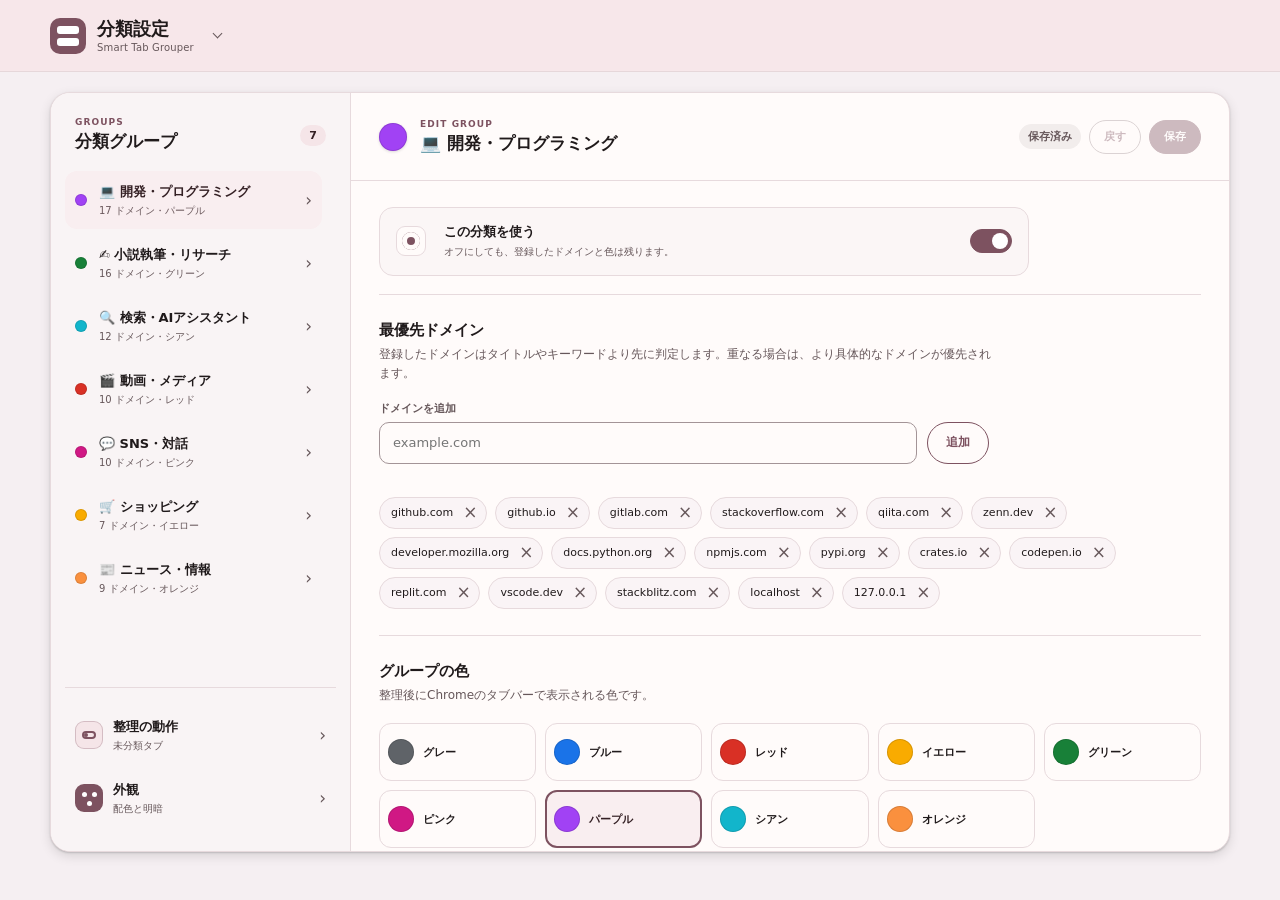
==== commit 13f1d526: "feat: let users pause classification groups" ====
--- a/options/options.html
+++ b/options/options.html
@@ -149,6 +149,18 @@
       </div>
 
       <div id="groupEditor" class="editor-content">
+        <section class="setting-section category-enabled-section" aria-label="分類の使用状態">
+          <label class="toggle-setting-card category-enabled-card" for="categoryEnabledToggle">
+            <span class="category-enabled-mark" aria-hidden="true"><i></i></span>
+            <span class="toggle-setting-copy">
+              <strong>この分類を使う</strong>
+              <small>オフにしても、登録したドメインと色は残ります。</small>
+            </span>
+            <input id="categoryEnabledToggle" type="checkbox">
+            <span class="switch-control" aria-hidden="true"><i></i></span>
+          </label>
+        </section>
+
         <section class="setting-section" aria-labelledby="domainHeading">
           <div class="section-copy">
             <h3 id="domainHeading">最優先ドメイン</h3>
--- a/options/options.css
+++ b/options/options.css
@@ -579,6 +579,19 @@
   color: color-mix(in srgb, var(--on-tonal-container) 72%, transparent);
 }
 
+.category-item.is-disabled .category-name {
+  color: var(--on-surface-secondary);
+}
+
+.category-item.is-disabled .category-dot {
+  background: transparent;
+  box-shadow: inset 0 0 0 2px color-mix(in srgb, var(--group-color) 64%, var(--outline));
+}
+
+.category-item.is-disabled[aria-current="true"] .category-name {
+  color: color-mix(in srgb, var(--on-tonal-container) 76%, transparent);
+}
+
 .category-chevron {
   color: var(--on-surface-secondary);
   font-size: 17px;
@@ -1272,6 +1285,40 @@
 .toggle-setting-card.is-pending {
   cursor: wait;
   opacity: 0.72;
+}
+
+.category-enabled-section {
+  padding-block: 18px;
+}
+
+.category-enabled-card {
+  min-height: 64px;
+  margin-top: 0;
+  background: color-mix(in srgb, var(--surface-container) 45%, var(--surface-elevated));
+}
+
+.category-enabled-mark {
+  width: 30px;
+  height: 30px;
+  padding: 5px;
+  flex: 0 0 auto;
+  border: 1px solid var(--outline-soft);
+  border-radius: 9px;
+  background: var(--surface-elevated);
+}
+
+.category-enabled-mark i {
+  width: 100%;
+  height: 100%;
+  display: block;
+  border: 2px solid var(--primary);
+  border-radius: 50%;
+}
+
+.category-enabled-card:has(input:checked) .category-enabled-mark i {
+  border-width: 0;
+  background: var(--primary);
+  box-shadow: inset 0 0 0 5px var(--surface-elevated);
 }
 
 .content-access-status {
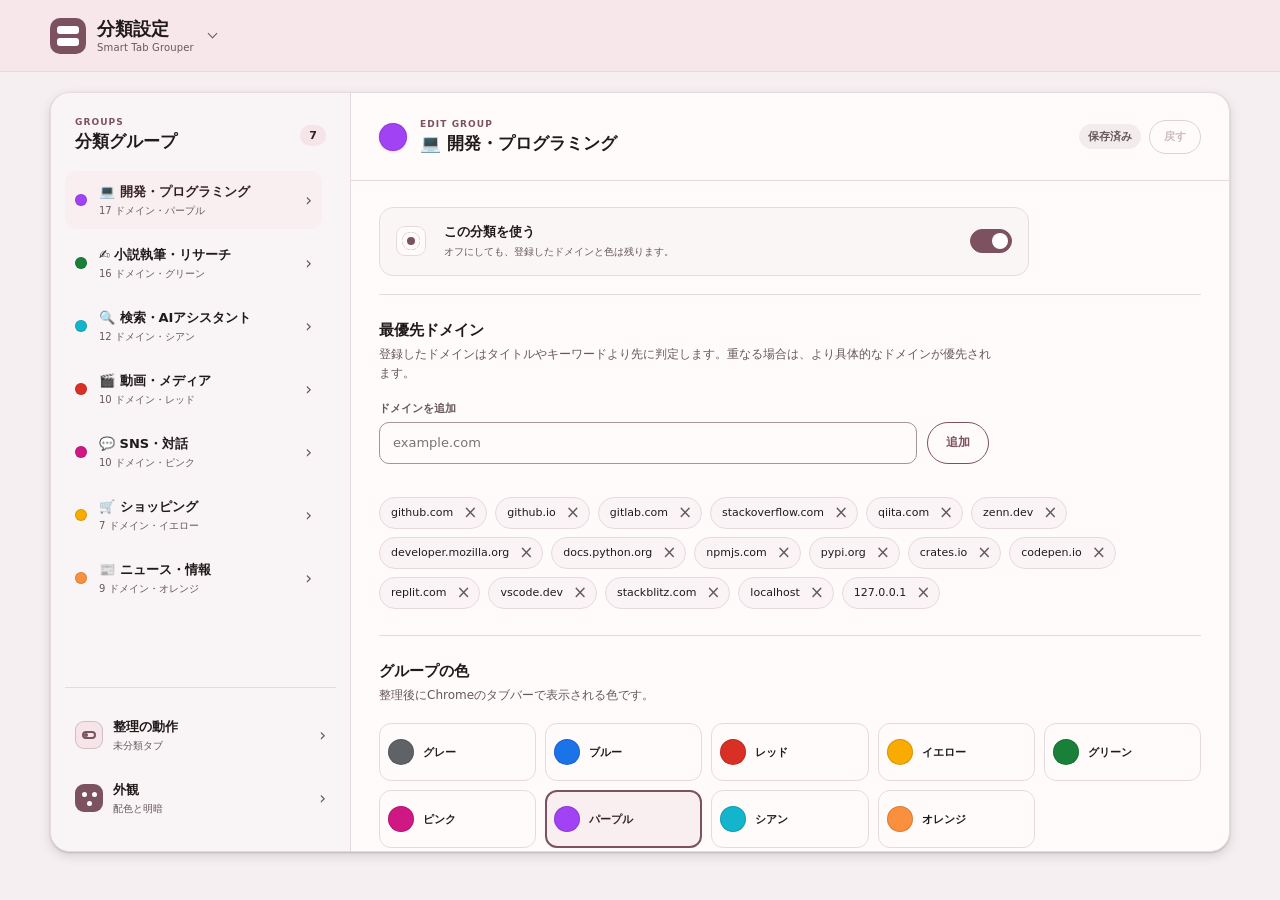
==== commit 8bf057c3: "feat: streamline settings autosave" ====
--- a/options/options.html
+++ b/options/options.html
@@ -23,7 +23,7 @@
         <button id="settingsWorkspaceOption" type="button" role="menuitemradio" aria-checked="true">
           <span class="workspace-menu-check" aria-hidden="true">✓</span>
           <span>分類設定</span>
-          <i id="settingsDirtyIndicator" class="dirty-indicator" aria-label="未保存の変更あり" hidden></i>
+          <i id="settingsDirtyIndicator" class="dirty-indicator" aria-label="自動保存待ちの変更あり" hidden></i>
         </button>
         <button id="organizerWorkspaceOption" type="button" role="menuitemradio" aria-checked="false">
           <span class="workspace-menu-check" aria-hidden="true">✓</span>
@@ -83,7 +83,6 @@
         <div class="editor-header-actions">
           <span id="saveState" class="save-state">保存済み</span>
           <button id="discardButton" class="button button-secondary button-compact" type="button" disabled>戻す</button>
-          <button id="saveButton" class="button button-primary button-compact" type="button" disabled>保存</button>
         </div>
       </header>
 
@@ -267,7 +266,7 @@
     <div class="dialog-copy">
       <p id="organizeDialogOverline" class="overline">UNGROUPED TABS</p>
       <h2 id="organizeDialogTitle">本当に整理しますか？</h2>
-      <p id="organizeDialogDescription">対象を確認しています。</p>
+      <p id="organizeDialogDescription" aria-live="polite">対象を確認しています。</p>
     </div>
     <div class="dialog-actions">
       <button id="cancelOrganizeButton" class="button button-secondary" type="button">キャンセル</button>
@@ -310,7 +309,12 @@
   <script src="../utils/keyboard_shortcuts.js"></script>
   <script src="../utils/settings_storage.js"></script>
   <script src="../utils/settings_concurrency.js"></script>
+  <script src="../utils/settings_history.js?v=1"></script>
   <script src="../utils/action_reconciliation.js"></script>
-  <script type="module" src="options.js"></script>
+  <script src="../utils/action_expiry.js?v=1"></script>
+  <script src="../utils/retry_backoff.js?v=1"></script>
+  <script src="../utils/list_focus.js?v=1"></script>
+  <script src="../utils/menu_navigation.js?v=1"></script>
+  <script type="module" src="options.js?v=settings-autosave-v1"></script>
 </body>
 </html>
--- a/options/options.css
+++ b/options/options.css
@@ -94,7 +94,6 @@
   cursor: pointer;
 }
 
-.workspace-picker-button:hover,
 .workspace-picker-button[aria-expanded="true"] {
   background: var(--sys-state-hover-on-subtle, rgb(32 26 27 / 6%));
 }
@@ -126,14 +125,12 @@
 }
 
 .workspace-picker-chevron {
-  width: 24px;
+  width: 14px;
   height: 24px;
   margin-left: 1px;
   display: grid;
   place-items: center;
-  border-radius: 8px;
-  color: var(--on-surface-secondary);
-  transition: background-color 100ms ease;
+  color: var(--on-surface-secondary);
 }
 
 .workspace-picker-chevron::before {
@@ -144,10 +141,6 @@
   border-bottom: 1.5px solid currentColor;
   transform: translateY(-2px) rotate(45deg);
   transition: transform 120ms ease;
-}
-
-.workspace-picker-button:hover .workspace-picker-chevron {
-  background: color-mix(in srgb, var(--on-surface) 6%, transparent);
 }
 
 .workspace-picker-button[aria-expanded="true"] .workspace-picker-chevron::before {
@@ -853,6 +846,11 @@
 .save-state.is-dirty {
   background: var(--tonal-container);
   color: var(--on-tonal-container);
+}
+
+.save-state.is-error {
+  background: color-mix(in srgb, #b3261e 12%, var(--surface));
+  color: color-mix(in srgb, #b3261e 78%, var(--on-surface));
 }
 
 .editor-content {
@@ -1563,6 +1561,17 @@
   color: var(--on-surface-secondary);
   font-size: 12px;
   line-height: 1.55;
+}
+
+.organize-dialog-notice,
+.organize-dialog-summary {
+  display: block;
+}
+
+.organize-dialog-notice {
+  margin-bottom: 6px;
+  color: var(--on-surface);
+  font-weight: 600;
 }
 
 .dialog-actions {
